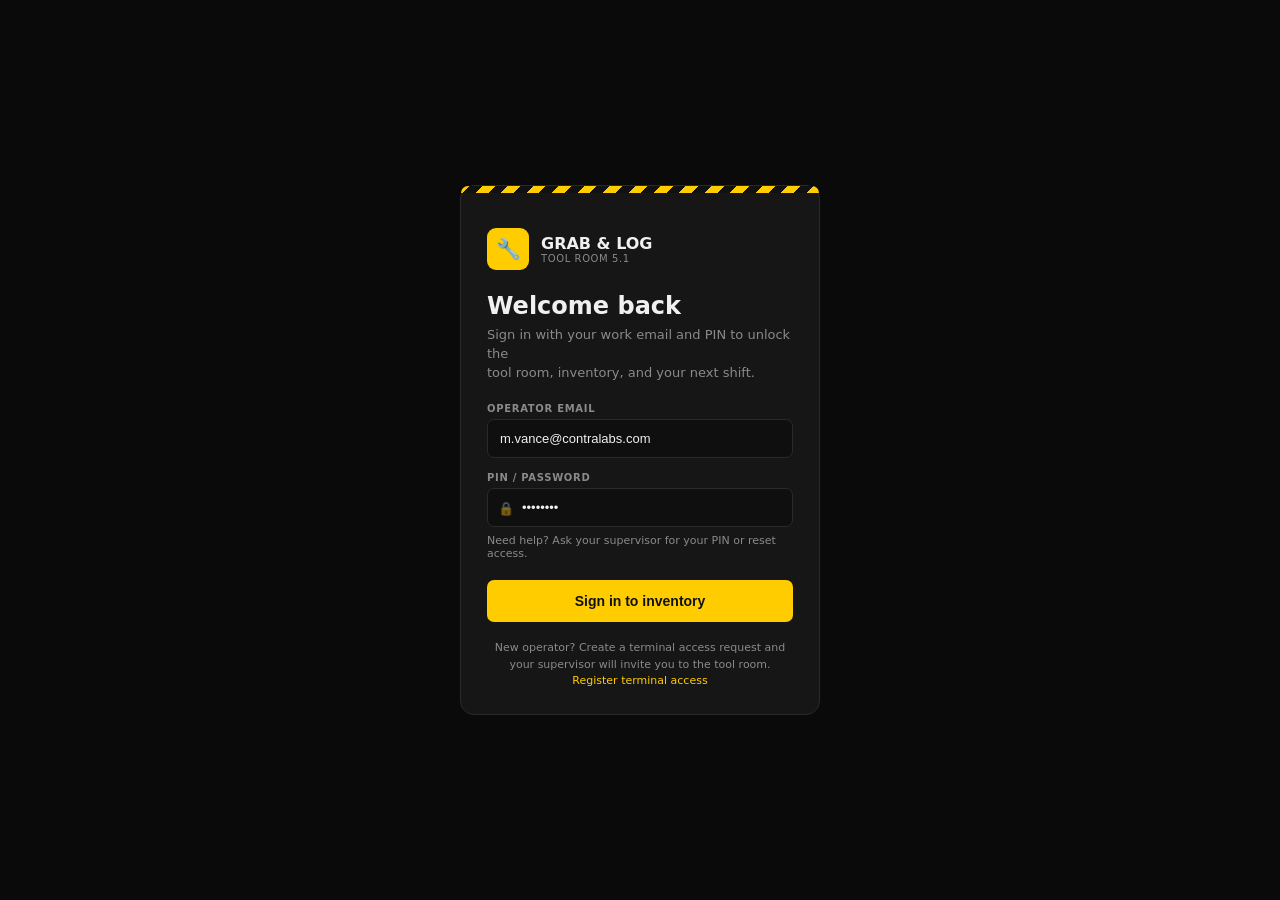
==== index.html @ f244a989 "Add files via upload" ====
<!DOCTYPE html>
<html lang="en">
<head>
  <meta charset="UTF-8" />
  <meta name="viewport" content="width=device-width, initial-scale=1.0" />
  <title>GRAB & LOG</title>
  <link rel="stylesheet" href="style.css" />
</head>
<body>

  <!-- LOGIN -->
  <div id="login-screen" class="screen active">
    <div class="login-card">
      <div class="hazard-stripe"></div>
      <div class="login-logo">
        <div class="logo-badge">🔧</div>
        <div>
          <div class="logo-title">GRAB & LOG</div>
          <div class="logo-sub">TOOL ROOM 5.1</div>
        </div>
      </div>
      <h1>Welcome back</h1>
      <p class="login-desc">Sign in with your work email and PIN to unlock the<br>tool room, inventory, and your next shift.</p>

      <label>OPERATOR EMAIL</label>
      <input type="email" id="email" value="m.vance@contralabs.com" />

      <label>PIN / PASSWORD</label>
      <div class="pin-wrap">
        <span>🔒</span>
        <input type="password" id="pin" value="••••••••" />
      </div>
      <p class="help">Need help? Ask your supervisor for your PIN or reset access.</p>

      <button class="btn-yellow" id="btn-login">Sign in to inventory</button>

      <p class="register">
        New operator? Create a terminal access request and<br>
        your supervisor will invite you to the tool room.<br>
        <a href="#">Register terminal access</a>
      </p>
    </div>
  </div>

  <!-- MAIN APP -->
  <div id="app" class="screen">
    <header class="topbar">
      <div class="brand">
        <div class="logo-badge sm">🔧</div>
        <div>
          <div class="logo-title">GRAB & LOG</div>
          <div class="logo-sub">OPERATOR · TD · #8823</div>
        </div>
      </div>
      <div class="search">
        <span>🔍</span>
        <input type="text" placeholder="Search tool catalog, ID, location..." />
      </div>
      <div class="user">
        <span>Marcus Vance</span>
        <div class="avatar">MV</div>
      </div>
    </header>

    <div class="layout">
      <!-- SIDEBAR -->
      <aside class="sidebar">
        <div class="brand sidebar-brand">
          <div class="logo-badge sm">🔧</div>
          <div>
            <div class="logo-title">GRAB & LOG</div>
            <div class="logo-sub">TOOL ROOM 5.1</div>
          </div>
        </div>
        <nav>
          <button class="nav active" data-panel="inventory"><span>📦</span> Inventory</button>
          <button class="nav" data-panel="logs"><span>📋</span> Activity Logs</button>
          <button class="nav" data-panel="alerts"><span>🚨</span> Alerts Desk</button>
          <button class="nav" data-panel="operators"><span>👥</span> Operator Registry</button>
        </nav>
        <div class="sidebar-foot">ADMIN MODE · SYSTEM</div>
      </aside>

      <!-- CONTENT -->
      <main class="content">

        <!-- INVENTORY (cards) -->
        <div id="panel-inventory" class="panel active">
          <div class="panel-top">
            <div class="tabs">
              <button class="tab active" data-filter="all">All Tools (4)</button>
              <button class="tab" data-filter="available">Available (1)</button>
              <button class="tab" data-filter="inuse">In Use (1)</button>
              <button class="tab" data-filter="overdue">Overdue (1)</button>
            </div>
            <div class="online"><span class="dot"></span> SYSTEM ONLINE</div>
          </div>
          <div class="cards" id="cards"></div>
        </div>

        <!-- CONTROL REGISTRY -->
        <div id="panel-registry" class="panel">
          <div class="registry-head">
            <div>
              <h2>Control Registry</h2>
              <p>Manage tools, track status, and resolve overdue items.</p>
            </div>
            <button class="btn-outline">CONSOLE R-1</button>
          </div>

          <div class="critical">
            <div class="critical-text">
              <strong>⚠ CRITICAL EXCEPTION DETECTED</strong>
              <span>Tool Hammer (TD-003) is currently overdue by Marcus Vance. Action required.</span>
            </div>
            <button class="btn-red-sm">ALERT DESK</button>
          </div>

          <div class="stats">
            <div class="stat"><div class="num">4</div><div class="lbl">TOTAL REGISTERED</div></div>
            <div class="stat"><div class="num">1</div><div class="lbl">CURRENTLY BORROWED</div></div>
            <div class="stat danger"><div class="num">1</div><div class="lbl">OVERDUE EXCEPTIONS</div></div>
            <div class="stat"><div class="num">1</div><div class="lbl">DISPOSED / RETIRED</div></div>
          </div>

          <div class="table-box">
            <table>
              <thead>
                <tr>
                  <th>TOOL</th>
                  <th>BAY / LOCATION</th>
                  <th>STATUS</th>
                  <th></th>
                </tr>
              </thead>
              <tbody id="table-body"></tbody>
            </table>
          </div>
        </div>

        <!-- PLACEHOLDERS matching sidebar -->
        <div id="panel-logs" class="panel">
          <h2>Activity Logs</h2>
        </div>
        <div id="panel-alerts" class="panel">
          <h2>Alerts Desk</h2>
        </div>
        <div id="panel-operators" class="panel">
          <h2>Operator Registry</h2>
        </div>
      </main>
    </div>
  </div>

  <!-- DISPOSE MODAL -->
  <div id="modal" class="modal hidden">
    <div class="backdrop"></div>
    <div class="modal-box">
      <div class="modal-title">
        <span>⚠</span>
        <h3>Dispose Hammer (TD-003)?</h3>
      </div>
      <p class="modal-desc">This action is permanent and cannot be undone.</p>
      <div class="modal-tool">
        <span class="big-icon">🔨</span>
        <div>
          <strong>Hammer</strong>
          <div class="sub">SERIAL TD-003 · BAY A-03</div>
        </div>
      </div>
      <div class="warn">
        <strong>This action is permanent. The tool will be marked as DISPOSED and removed from the active registry.</strong>
        <ul>
          <li>Status changes to DISPOSED and stays in the audit log</li>
          <li>Marcus Vance’s account details are logged with the disposal event</li>
          <li>The tool is removed from the active catalog registry</li>
        </ul>
      </div>
      <div class="modal-btns">
        <button class="btn-ghost" id="btn-cancel">Cancel</button>
        <button class="btn-red" id="btn-confirm">Confirm Disposal</button>
      </div>
    </div>
  </div>

  <script src="app.js"></script>
</body>
</html>
---- style.css ----
:root {
  --bg: #0c0c0c;
  --card: #161616;
  --border: #2a2a2a;
  --text: #f0f0f0;
  --muted: #8a8a8a;
  --yellow: #ffcc00;
  --green: #22c55e;
  --red: #ef4444;
}

* { margin: 0; padding: 0; box-sizing: border-box; }

body {
  font-family: system-ui, -apple-system, BlinkMacSystemFont, "Segoe UI", sans-serif;
  background: var(--bg);
  color: var(--text);
  min-height: 100vh;
}

.screen { display: none; min-height: 100vh; }
.screen.active { display: flex; }

/* LOGIN */
#login-screen {
  align-items: center;
  justify-content: center;
  background: #0a0a0a;
}

.login-card {
  width: 360px;
  background: var(--card);
  border-radius: 14px;
  padding: 28px 26px 24px;
  border: 1px solid var(--border);
  position: relative;
}

.hazard-stripe {
  position: absolute;
  top: 0; left: 0; right: 0;
  height: 7px;
  border-radius: 14px 14px 0 0;
  background: repeating-linear-gradient(-45deg, #ffcc00 0 9px, #111 9px 18px);
}

.login-logo {
  display: flex;
  align-items: center;
  gap: 12px;
  margin: 14px 0 22px;
}

.logo-badge {
  width: 42px; height: 42px;
  background: var(--yellow);
  border-radius: 9px;
  display: flex;
  align-items: center;
  justify-content: center;
  font-size: 20px;
}
.logo-badge.sm {
  width: 30px; height: 30px;
  font-size: 15px;
  border-radius: 7px;
}

.logo-title { font-weight: 700; font-size: 16px; }
.logo-sub { font-size: 10px; color: var(--muted); letter-spacing: 0.6px; }

.login-card h1 { font-size: 24px; font-weight: 600; margin-bottom: 6px; }
.login-desc { font-size: 13px; color: var(--muted); margin-bottom: 20px; line-height: 1.45; }

label {
  display: block;
  font-size: 10px;
  font-weight: 600;
  letter-spacing: 0.7px;
  color: var(--muted);
  margin: 14px 0 5px;
}

input {
  width: 100%;
  background: #0f0f0f;
  border: 1px solid var(--border);
  border-radius: 7px;
  padding: 11px 12px;
  color: var(--text);
  font-size: 13px;
  outline: none;
}
input:focus { border-color: var(--yellow); }

.pin-wrap { position: relative; }
.pin-wrap span {
  position: absolute;
  left: 11px; top: 50%;
  transform: translateY(-50%);
  font-size: 13px;
  opacity: 0.5;
}
.pin-wrap input { padding-left: 34px; }

.help { font-size: 11px; color: var(--muted); margin-top: 7px; }

.btn-yellow {
  width: 100%;
  margin-top: 20px;
  background: var(--yellow);
  color: #111;
  border: none;
  border-radius: 7px;
  padding: 13px;
  font-size: 14px;
  font-weight: 600;
  cursor: pointer;
}
.btn-yellow:hover { filter: brightness(1.08); }

.register {
  margin-top: 18px;
  font-size: 11px;
  color: var(--muted);
  text-align: center;
  line-height: 1.5;
}
.register a { color: var(--yellow); text-decoration: none; }

/* APP */
#app { flex-direction: column; }

.topbar {
  height: 52px;
  background: var(--card);
  border-bottom: 1px solid var(--border);
  display: flex;
  align-items: center;
  padding: 0 18px;
  gap: 18px;
}

.brand { display: flex; align-items: center; gap: 9px; }

.search {
  flex: 1;
  max-width: 380px;
  background: #0f0f0f;
  border: 1px solid var(--border);
  border-radius: 7px;
  display: flex;
  align-items: center;
  padding: 0 10px;
  gap: 7px;
}
.search input {
  border: none;
  background: transparent;
  padding: 9px 0;
  font-size: 12px;
}
.search input:focus { border: none; }

.user {
  margin-left: auto;
  display: flex;
  align-items: center;
  gap: 9px;
  font-size: 12px;
}
.avatar {
  width: 28px; height: 28px;
  border-radius: 50%;
  background: var(--yellow);
  color: #111;
  font-weight: 700;
  font-size: 11px;
  display: flex;
  align-items: center;
  justify-content: center;
}

.layout { display: flex; flex: 1; min-height: 0; }

.sidebar {
  width: 200px;
  background: var(--card);
  border-right: 1px solid var(--border);
  padding: 14px 10px;
  display: flex;
  flex-direction: column;
}
.sidebar-brand { padding: 4px 6px 16px; }
.nav {
  width: 100%;
  text-align: left;
  background: none;
  border: none;
  color: var(--muted);
  padding: 9px 10px;
  border-radius: 7px;
  font-size: 12px;
  cursor: pointer;
  display: flex;
  align-items: center;
  gap: 8px;
  margin-bottom: 1px;
}
.nav:hover { background: #1f1f1f; color: var(--text); }
.nav.active { background: #252525; color: var(--text); }
.sidebar-foot {
  margin-top: auto;
  font-size: 9px;
  color: var(--muted);
  text-align: center;
  letter-spacing: 0.4px;
  padding: 10px;
}

.content {
  flex: 1;
  padding: 20px 24px;
  overflow-y: auto;
}

.panel { display: none; }
.panel.active { display: block; }

.panel-top {
  display: flex;
  align-items: center;
  justify-content: space-between;
  margin-bottom: 18px;
}

.tabs {
  display: flex;
  gap: 4px;
  background: var(--card);
  padding: 3px;
  border-radius: 8px;
}
.tab {
  background: none;
  border: none;
  color: var(--muted);
  padding: 7px 13px;
  border-radius: 6px;
  font-size: 12px;
  cursor: pointer;
}
.tab.active {
  background: var(--yellow);
  color: #111;
  font-weight: 600;
}

.online {
  font-size: 11px;
  color: var(--muted);
  display: flex;
  align-items: center;
  gap: 5px;
}
.dot {
  width: 7px; height: 7px;
  border-radius: 50%;
  background: var(--green);
  box-shadow: 0 0 5px var(--green);
}

.cards {
  display: grid;
  grid-template-columns: repeat(auto-fill, minmax(250px, 1fr));
  gap: 14px;
}

.card {
  background: var(--card);
  border: 1px solid var(--border);
  border-radius: 11px;
  padding: 16px;
}

.card-top {
  display: flex;
  justify-content: space-between;
  margin-bottom: 10px;
}
.card-id { font-size: 11px; color: var(--muted); }
.card-name { font-size: 15px; font-weight: 600; margin-top: 1px; }
.card-icon { font-size: 20px; }

.badge {
  display: inline-block;
  font-size: 10px;
  font-weight: 600;
  padding: 2px 9px;
  border-radius: 12px;
  letter-spacing: 0.3px;
}
.badge.available { background: rgba(34,197,94,0.15); color: var(--green); }
.badge.inuse { background: rgba(255,204,0,0.15); color: var(--yellow); }
.badge.overdue { background: rgba(239,68,68,0.15); color: var(--red); }
.badge.disposed { background: rgba(138,138,138,0.15); color: var(--muted); }

.card-meta {
  font-size: 11px;
  color: var(--muted);
  margin: 12px 0 14px;
}
.card-meta div { margin-bottom: 2px; }
.card-meta .val { color: var(--text); }

.btn-borrow {
  background: var(--yellow);
  color: #111;
  border: none;
  border-radius: 5px;
  padding: 7px 12px;
  font-size: 11px;
  font-weight: 600;
  cursor: pointer;
}
.btn-sm {
  background: none;
  border: 1px solid var(--border);
  color: var(--muted);
  border-radius: 5px;
  padding: 7px 11px;
  font-size: 11px;
  cursor: pointer;
}

/* REGISTRY */
.registry-head {
  display: flex;
  justify-content: space-between;
  align-items: flex-start;
  margin-bottom: 16px;
}
.registry-head h2 { font-size: 20px; font-weight: 600; }
.registry-head p { font-size: 12px; color: var(--muted); margin-top: 3px; }

.btn-outline {
  background: none;
  border: 1px solid var(--border);
  color: var(--text);
  border-radius: 6px;
  padding: 7px 12px;
  font-size: 11px;
  cursor: pointer;
}

.critical {
  background: rgba(239,68,68,0.07);
  border: 1px solid rgba(239,68,68,0.3);
  border-radius: 9px;
  padding: 12px 15px;
  display: flex;
  align-items: center;
  justify-content: space-between;
  margin-bottom: 18px;
  gap: 12px;
}
.critical-text strong {
  display: block;
  color: var(--red);
  font-size: 12px;
  margin-bottom: 2px;
}
.critical-text span { font-size: 12px; color: var(--muted); }
.btn-red-sm {
  background: var(--red);
  color: #fff;
  border: none;
  border-radius: 5px;
  padding: 7px 12px;
  font-size: 11px;
  font-weight: 600;
  cursor: pointer;
  white-space: nowrap;
}

.stats {
  display: grid;
  grid-template-columns: repeat(4, 1fr);
  gap: 10px;
  margin-bottom: 18px;
}
.stat {
  background: var(--card);
  border: 1px solid var(--border);
  border-radius: 9px;
  padding: 14px;
  text-align: center;
}
.stat .num { font-size: 24px; font-weight: 700; }
.stat.danger .num { color: var(--red); }
.stat .lbl { font-size: 10px; color: var(--muted); margin-top: 3px; letter-spacing: 0.4px; }

.table-box {
  background: var(--card);
  border: 1px solid var(--border);
  border-radius: 10px;
  overflow: hidden;
}
table { width: 100%; border-collapse: collapse; }
th {
  text-align: left;
  font-size: 10px;
  color: var(--muted);
  letter-spacing: 0.4px;
  padding: 10px 14px;
  border-bottom: 1px solid var(--border);
  font-weight: 600;
}
td {
  padding: 12px 14px;
  border-bottom: 1px solid var(--border);
  font-size: 12px;
}
tr:last-child td { border-bottom: none; }
.actions { display: flex; gap: 6px; justify-content: flex-end; }
.btn-dispose {
  background: none;
  border: 1px solid rgba(239,68,68,0.35);
  color: var(--red);
  border-radius: 5px;
  padding: 5px 10px;
  font-size: 11px;
  cursor: pointer;
}

/* MODAL */
.modal {
  position: fixed;
  inset: 0;
  z-index: 50;
  display: flex;
  align-items: center;
  justify-content: center;
}
.modal.hidden { display: none; }
.backdrop {
  position: absolute;
  inset: 0;
  background: rgba(0,0,0,0.65);
}
.modal-box {
  position: relative;
  background: var(--card);
  border: 1px solid var(--border);
  border-radius: 12px;
  width: 400px;
  max-width: 94vw;
  padding: 20px;
}
.modal-title {
  display: flex;
  align-items: center;
  gap: 8px;
  color: var(--red);
  margin-bottom: 8px;
}
.modal-title h3 { font-size: 15px; color: var(--text); }
.modal-desc { font-size: 12px; color: var(--muted); margin-bottom: 14px; }
.modal-tool {
  display: flex;
  align-items: center;
  gap: 10px;
  background: #1e1e1e;
  border-radius: 8px;
  padding: 10px 12px;
  margin-bottom: 14px;
}
.big-icon { font-size: 22px; }
.sub { font-size: 11px; color: var(--muted); }
.warn {
  background: rgba(239,68,68,0.07);
  border: 1px solid rgba(239,68,68,0.22);
  border-radius: 7px;
  padding: 10px 12px;
  font-size: 11px;
  margin-bottom: 16px;
}
.warn strong { display: block; color: var(--red); margin-bottom: 6px; }
.warn ul { padding-left: 16px; color: var(--muted); }
.warn li { margin-bottom: 3px; }
.modal-btns { display: flex; justify-content: flex-end; gap: 8px; }
.btn-ghost {
  background: none;
  border: 1px solid var(--border);
  color: var(--text);
  border-radius: 6px;
  padding: 8px 14px;
  font-size: 12px;
  cursor: pointer;
}
.btn-red {
  background: var(--red);
  color: #fff;
  border: none;
  border-radius: 6px;
  padding: 8px 14px;
  font-size: 12px;
  font-weight: 600;
  cursor: pointer;
}

@media (max-width: 800px) {
  .sidebar { display: none; }
  .stats { grid-template-columns: 1fr 1fr; }
}
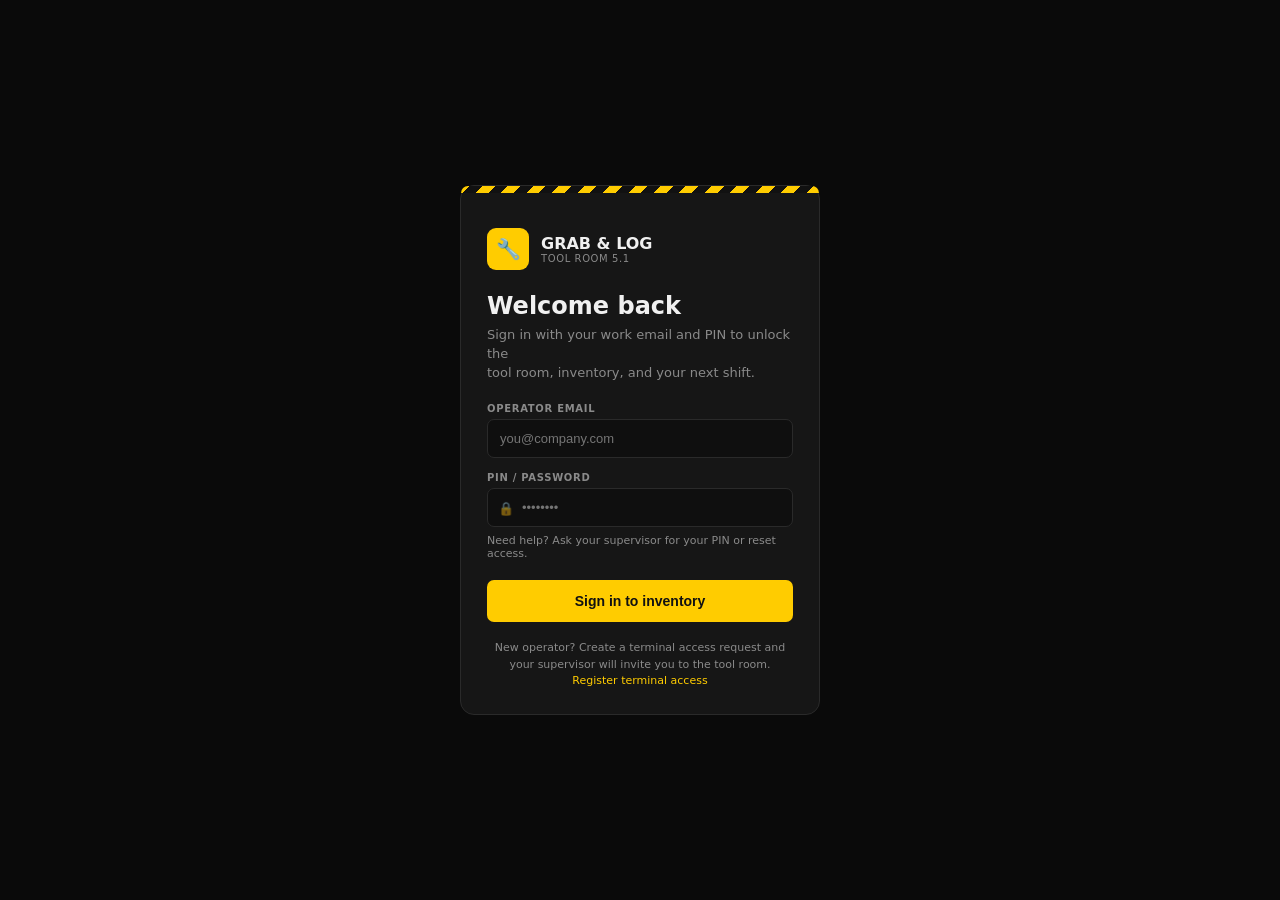
==== commit 561ff299: "Add files via upload" ====
--- a/index.html
+++ b/index.html
@@ -23,12 +23,12 @@
       <p class="login-desc">Sign in with your work email and PIN to unlock the<br>tool room, inventory, and your next shift.</p>
 
       <label>OPERATOR EMAIL</label>
-      <input type="email" id="email" value="m.vance@contralabs.com" />
+      <input type="email" id="email" placeholder="you@company.com" />
 
       <label>PIN / PASSWORD</label>
       <div class="pin-wrap">
         <span>🔒</span>
-        <input type="password" id="pin" value="••••••••" />
+        <input type="password" id="pin" placeholder="••••••••" />
       </div>
       <p class="help">Need help? Ask your supervisor for your PIN or reset access.</p>
 
@@ -37,8 +37,31 @@
       <p class="register">
         New operator? Create a terminal access request and<br>
         your supervisor will invite you to the tool room.<br>
-        <a href="#">Register terminal access</a>
+        <a href="#" id="btn-register">Register terminal access</a>
       </p>
+    </div>
+  </div>
+
+  <!-- REGISTER MODAL -->
+  <div id="register-modal" class="modal hidden">
+    <div class="backdrop" id="reg-backdrop"></div>
+    <div class="modal-box">
+      <h3 style="margin-bottom:6px">Register terminal access</h3>
+      <p class="modal-desc">Create your operator profile.</p>
+
+      <label>FULL NAME</label>
+      <input type="text" id="reg-name" placeholder="Your full name" />
+
+      <label>WORK EMAIL</label>
+      <input type="email" id="reg-email" placeholder="you@company.com" />
+
+      <label>PIN / PASSWORD</label>
+      <input type="password" id="reg-pin" placeholder="Create a PIN" />
+
+      <div class="modal-btns" style="margin-top:18px">
+        <button class="btn-ghost" id="btn-reg-cancel">Cancel</button>
+        <button class="btn-yellow" id="btn-reg-submit" style="width:auto;padding:8px 16px">Submit request</button>
+      </div>
     </div>
   </div>
 
@@ -49,7 +72,7 @@
         <div class="logo-badge sm">🔧</div>
         <div>
           <div class="logo-title">GRAB & LOG</div>
-          <div class="logo-sub">OPERATOR · TD · #8823</div>
+          <div class="logo-sub">TOOL ROOM 5.1</div>
         </div>
       </div>
       <div class="search">
@@ -57,13 +80,12 @@
         <input type="text" placeholder="Search tool catalog, ID, location..." />
       </div>
       <div class="user">
-        <span>Marcus Vance</span>
-        <div class="avatar">MV</div>
+        <span id="user-name">—</span>
+        <div class="avatar" id="user-avatar">—</div>
       </div>
     </header>
 
     <div class="layout">
-      <!-- SIDEBAR -->
       <aside class="sidebar">
         <div class="brand sidebar-brand">
           <div class="logo-badge sm">🔧</div>
@@ -81,10 +103,7 @@
         <div class="sidebar-foot">ADMIN MODE · SYSTEM</div>
       </aside>
 
-      <!-- CONTENT -->
       <main class="content">
-
-        <!-- INVENTORY (cards) -->
         <div id="panel-inventory" class="panel active">
           <div class="panel-top">
             <div class="tabs">
@@ -98,7 +117,6 @@
           <div class="cards" id="cards"></div>
         </div>
 
-        <!-- CONTROL REGISTRY -->
         <div id="panel-registry" class="panel">
           <div class="registry-head">
             <div>
@@ -107,72 +125,50 @@
             </div>
             <button class="btn-outline">CONSOLE R-1</button>
           </div>
-
           <div class="critical">
             <div class="critical-text">
               <strong>⚠ CRITICAL EXCEPTION DETECTED</strong>
-              <span>Tool Hammer (TD-003) is currently overdue by Marcus Vance. Action required.</span>
+              <span>Tool Hammer (TD-003) is currently overdue. Action required.</span>
             </div>
             <button class="btn-red-sm">ALERT DESK</button>
           </div>
-
           <div class="stats">
             <div class="stat"><div class="num">4</div><div class="lbl">TOTAL REGISTERED</div></div>
             <div class="stat"><div class="num">1</div><div class="lbl">CURRENTLY BORROWED</div></div>
             <div class="stat danger"><div class="num">1</div><div class="lbl">OVERDUE EXCEPTIONS</div></div>
             <div class="stat"><div class="num">1</div><div class="lbl">DISPOSED / RETIRED</div></div>
           </div>
-
           <div class="table-box">
             <table>
               <thead>
-                <tr>
-                  <th>TOOL</th>
-                  <th>BAY / LOCATION</th>
-                  <th>STATUS</th>
-                  <th></th>
-                </tr>
+                <tr><th>TOOL</th><th>BAY / LOCATION</th><th>STATUS</th><th></th></tr>
               </thead>
               <tbody id="table-body"></tbody>
             </table>
           </div>
         </div>
 
-        <!-- PLACEHOLDERS matching sidebar -->
-        <div id="panel-logs" class="panel">
-          <h2>Activity Logs</h2>
-        </div>
-        <div id="panel-alerts" class="panel">
-          <h2>Alerts Desk</h2>
-        </div>
-        <div id="panel-operators" class="panel">
-          <h2>Operator Registry</h2>
-        </div>
+        <div id="panel-logs" class="panel"><h2>Activity Logs</h2></div>
+        <div id="panel-alerts" class="panel"><h2>Alerts Desk</h2></div>
+        <div id="panel-operators" class="panel"><h2>Operator Registry</h2></div>
       </main>
     </div>
   </div>
 
   <!-- DISPOSE MODAL -->
   <div id="modal" class="modal hidden">
-    <div class="backdrop"></div>
+    <div class="backdrop" id="dispose-backdrop"></div>
     <div class="modal-box">
       <div class="modal-title">
         <span>⚠</span>
-        <h3>Dispose Hammer (TD-003)?</h3>
+        <h3>Dispose tool?</h3>
       </div>
       <p class="modal-desc">This action is permanent and cannot be undone.</p>
-      <div class="modal-tool">
-        <span class="big-icon">🔨</span>
-        <div>
-          <strong>Hammer</strong>
-          <div class="sub">SERIAL TD-003 · BAY A-03</div>
-        </div>
-      </div>
       <div class="warn">
         <strong>This action is permanent. The tool will be marked as DISPOSED and removed from the active registry.</strong>
         <ul>
           <li>Status changes to DISPOSED and stays in the audit log</li>
-          <li>Marcus Vance’s account details are logged with the disposal event</li>
+          <li>The disposal event is logged</li>
           <li>The tool is removed from the active catalog registry</li>
         </ul>
       </div>
--- a/style.css
+++ b/style.css
@@ -127,7 +127,8 @@
   text-align: center;
   line-height: 1.5;
 }
-.register a { color: var(--yellow); text-decoration: none; }
+.register a { color: var(--yellow); text-decoration: none; cursor: pointer; }
+.register a:hover { text-decoration: underline; }
 
 /* APP */
 #app { flex-direction: column; }
@@ -271,9 +272,10 @@
   box-shadow: 0 0 5px var(--green);
 }
 
+/* 4 cards in one clean row */
 .cards {
   display: grid;
-  grid-template-columns: repeat(auto-fill, minmax(250px, 1fr));
+  grid-template-columns: repeat(4, 1fr);
   gap: 14px;
 }
 
@@ -467,17 +469,6 @@
 }
 .modal-title h3 { font-size: 15px; color: var(--text); }
 .modal-desc { font-size: 12px; color: var(--muted); margin-bottom: 14px; }
-.modal-tool {
-  display: flex;
-  align-items: center;
-  gap: 10px;
-  background: #1e1e1e;
-  border-radius: 8px;
-  padding: 10px 12px;
-  margin-bottom: 14px;
-}
-.big-icon { font-size: 22px; }
-.sub { font-size: 11px; color: var(--muted); }
 .warn {
   background: rgba(239,68,68,0.07);
   border: 1px solid rgba(239,68,68,0.22);
@@ -510,7 +501,11 @@
   cursor: pointer;
 }
 
+@media (max-width: 1100px) {
+  .cards { grid-template-columns: repeat(2, 1fr); }
+}
 @media (max-width: 800px) {
   .sidebar { display: none; }
   .stats { grid-template-columns: 1fr 1fr; }
-}
+  .cards { grid-template-columns: 1fr; }
+}
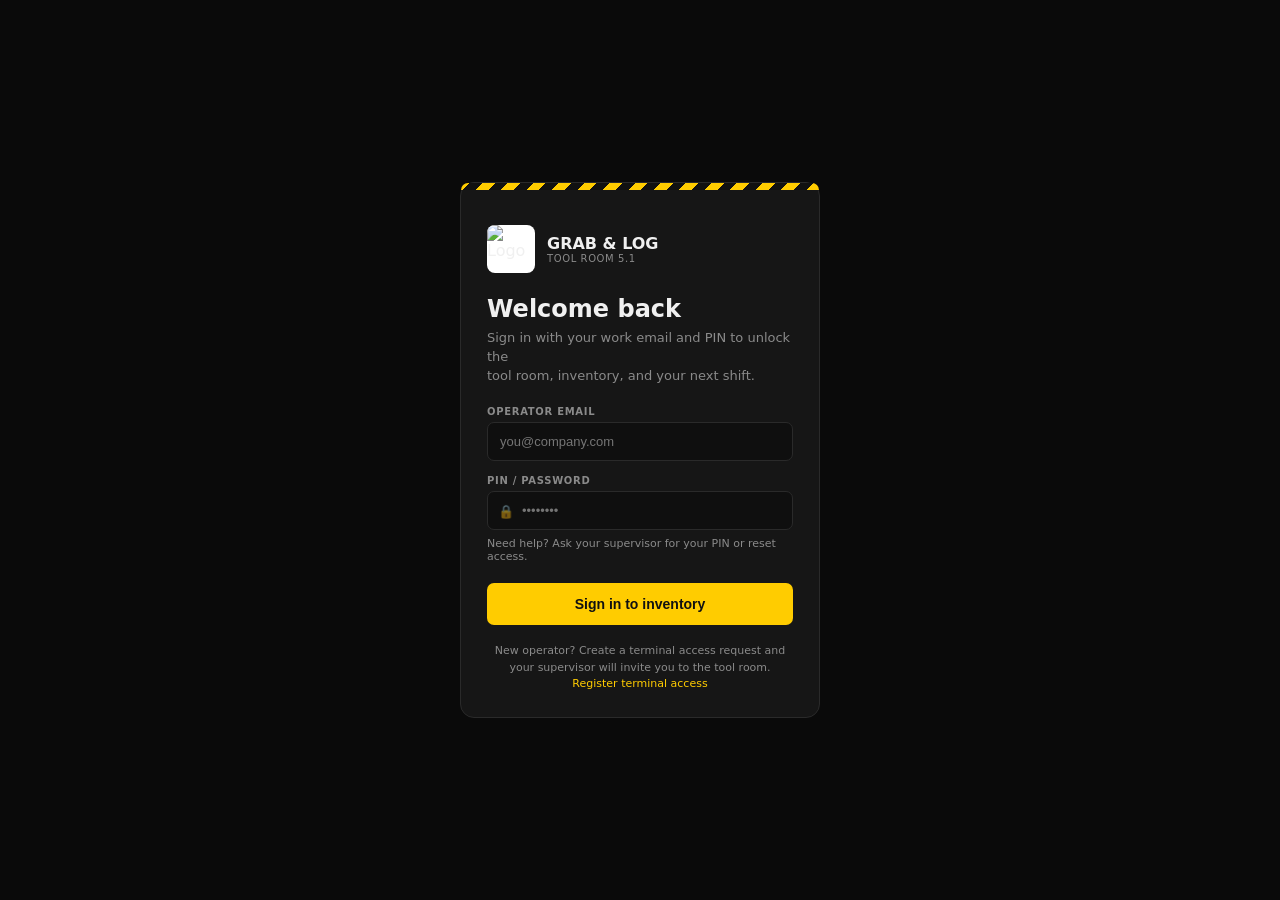
==== commit 308d5cb4: "Add files via upload" ====
--- a/index.html
+++ b/index.html
@@ -13,7 +13,7 @@
     <div class="login-card">
       <div class="hazard-stripe"></div>
       <div class="login-logo">
-        <div class="logo-badge">🔧</div>
+        <img src="logo.jpg" alt="Logo" class="logo-img" />
         <div>
           <div class="logo-title">GRAB & LOG</div>
           <div class="logo-sub">TOOL ROOM 5.1</div>
@@ -69,7 +69,7 @@
   <div id="app" class="screen">
     <header class="topbar">
       <div class="brand">
-        <div class="logo-badge sm">🔧</div>
+        <img src="logo.jpg" alt="Logo" class="logo-img sm" />
         <div>
           <div class="logo-title">GRAB & LOG</div>
           <div class="logo-sub">TOOL ROOM 5.1</div>
@@ -88,7 +88,7 @@
     <div class="layout">
       <aside class="sidebar">
         <div class="brand sidebar-brand">
-          <div class="logo-badge sm">🔧</div>
+          <img src="logo.jpg" alt="Logo" class="logo-img sm" />
           <div>
             <div class="logo-title">GRAB & LOG</div>
             <div class="logo-sub">TOOL ROOM 5.1</div>
@@ -97,7 +97,7 @@
         <nav>
           <button class="nav active" data-panel="inventory"><span>📦</span> Inventory</button>
           <button class="nav" data-panel="logs"><span>📋</span> Activity Logs</button>
-          <button class="nav" data-panel="alerts"><span>🚨</span> Alerts Desk</button>
+          <button class="nav" data-panel="registry"><span>🚨</span> Control Registry</button>
           <button class="nav" data-panel="operators"><span>👥</span> Operator Registry</button>
         </nav>
         <div class="sidebar-foot">ADMIN MODE · SYSTEM</div>
--- a/style.css
+++ b/style.css
@@ -52,19 +52,17 @@
   margin: 14px 0 22px;
 }
 
-.logo-badge {
-  width: 42px; height: 42px;
-  background: var(--yellow);
-  border-radius: 9px;
-  display: flex;
-  align-items: center;
-  justify-content: center;
-  font-size: 20px;
-}
-.logo-badge.sm {
-  width: 30px; height: 30px;
-  font-size: 15px;
-  border-radius: 7px;
+.logo-img {
+  width: 48px;
+  height: 48px;
+  object-fit: contain;
+  border-radius: 8px;
+  background: #fff;
+}
+.logo-img.sm {
+  width: 32px;
+  height: 32px;
+  border-radius: 6px;
 }
 
 .logo-title { font-weight: 700; font-size: 16px; }
@@ -272,7 +270,6 @@
   box-shadow: 0 0 5px var(--green);
 }
 
-/* 4 cards in one clean row */
 .cards {
   display: grid;
   grid-template-columns: repeat(4, 1fr);
@@ -336,7 +333,6 @@
   cursor: pointer;
 }
 
-/* REGISTRY */
 .registry-head {
   display: flex;
   justify-content: space-between;
@@ -436,7 +432,6 @@
   cursor: pointer;
 }
 
-/* MODAL */
 .modal {
   position: fixed;
   inset: 0;
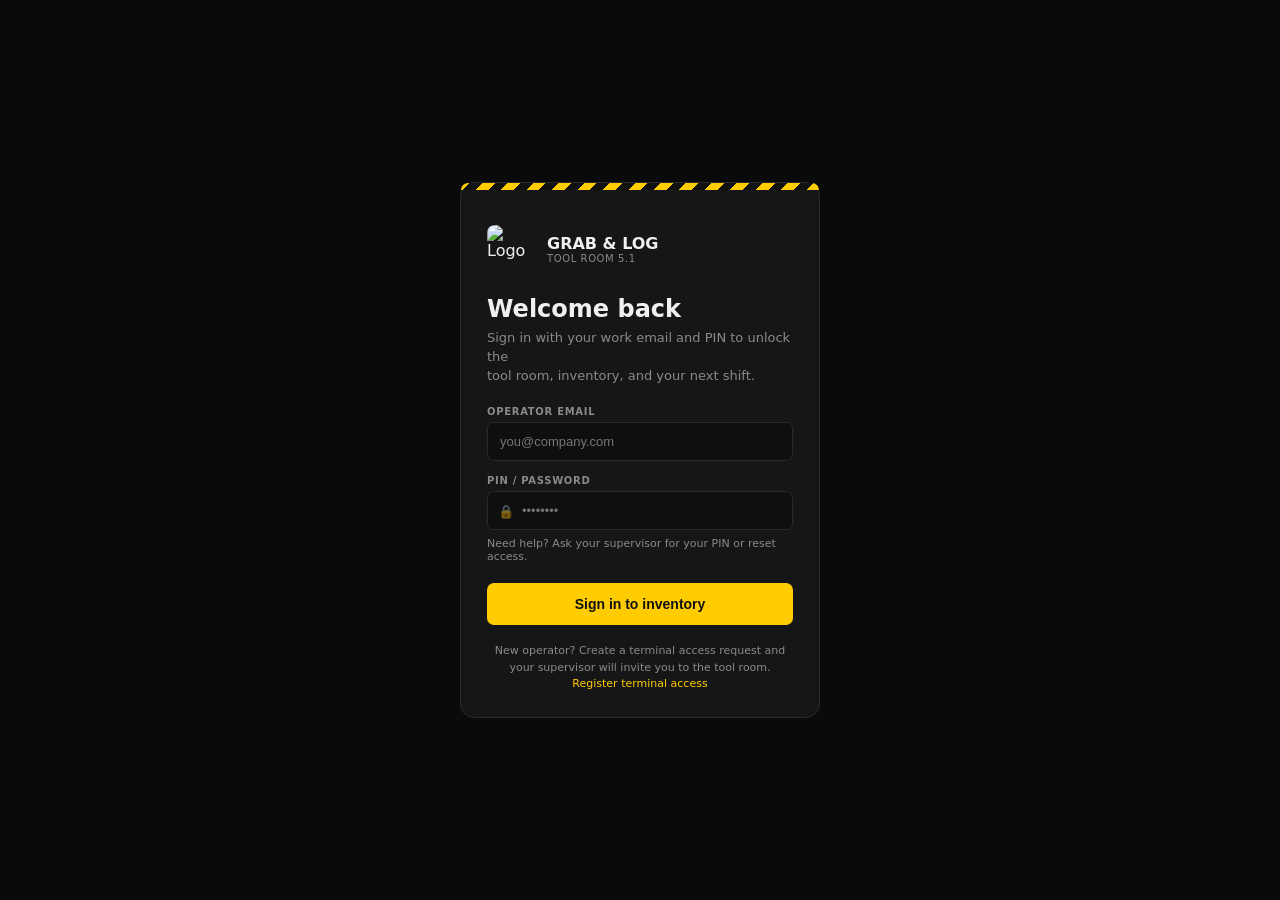
==== commit 380d6e2a: "Add files via upload" ====
--- a/index.html
+++ b/index.html
@@ -13,7 +13,7 @@
     <div class="login-card">
       <div class="hazard-stripe"></div>
       <div class="login-logo">
-        <img src="logo.jpg" alt="Logo" class="logo-img" />
+        <img src="logo.png" alt="Logo" class="logo-img" />
         <div>
           <div class="logo-title">GRAB & LOG</div>
           <div class="logo-sub">TOOL ROOM 5.1</div>
@@ -69,7 +69,7 @@
   <div id="app" class="screen">
     <header class="topbar">
       <div class="brand">
-        <img src="logo.jpg" alt="Logo" class="logo-img sm" />
+        <img src="logo.png" alt="Logo" class="logo-img sm" />
         <div>
           <div class="logo-title">GRAB & LOG</div>
           <div class="logo-sub">TOOL ROOM 5.1</div>
@@ -88,7 +88,7 @@
     <div class="layout">
       <aside class="sidebar">
         <div class="brand sidebar-brand">
-          <img src="logo.jpg" alt="Logo" class="logo-img sm" />
+          <img src="logo.png" alt="Logo" class="logo-img sm" />
           <div>
             <div class="logo-title">GRAB & LOG</div>
             <div class="logo-sub">TOOL ROOM 5.1</div>
--- a/style.css
+++ b/style.css
@@ -57,7 +57,7 @@
   height: 48px;
   object-fit: contain;
   border-radius: 8px;
-  background: #fff;
+  
 }
 .logo-img.sm {
   width: 32px;
@@ -504,3 +504,18 @@
   .stats { grid-template-columns: 1fr 1fr; }
   .cards { grid-template-columns: 1fr; }
 }
+
+.status-select {
+  background: #0f0f0f;
+  border: 1px solid var(--border);
+  color: var(--text);
+  border-radius: 5px;
+  padding: 5px 8px;
+  font-size: 11px;
+  cursor: pointer;
+}
+.status-select:focus {
+  border-color: var(--yellow);
+  outline: none;
+}
+
